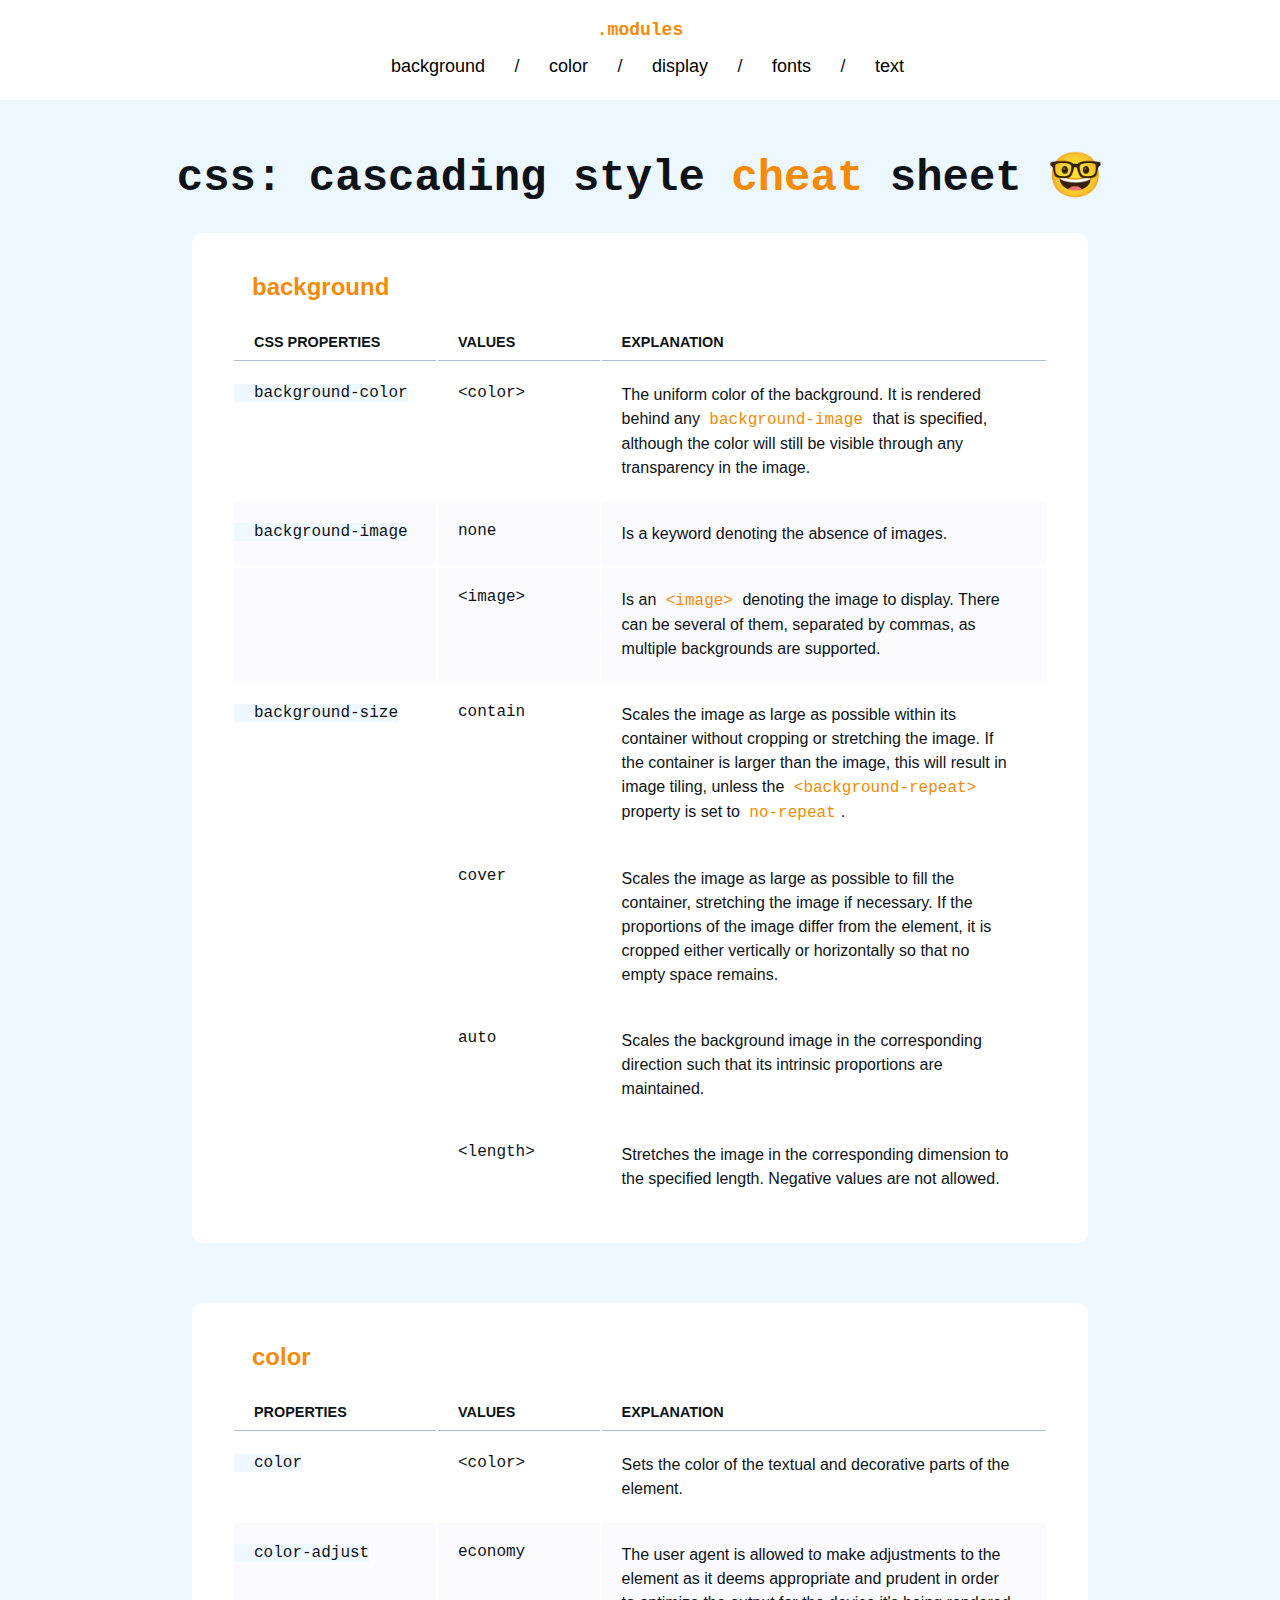
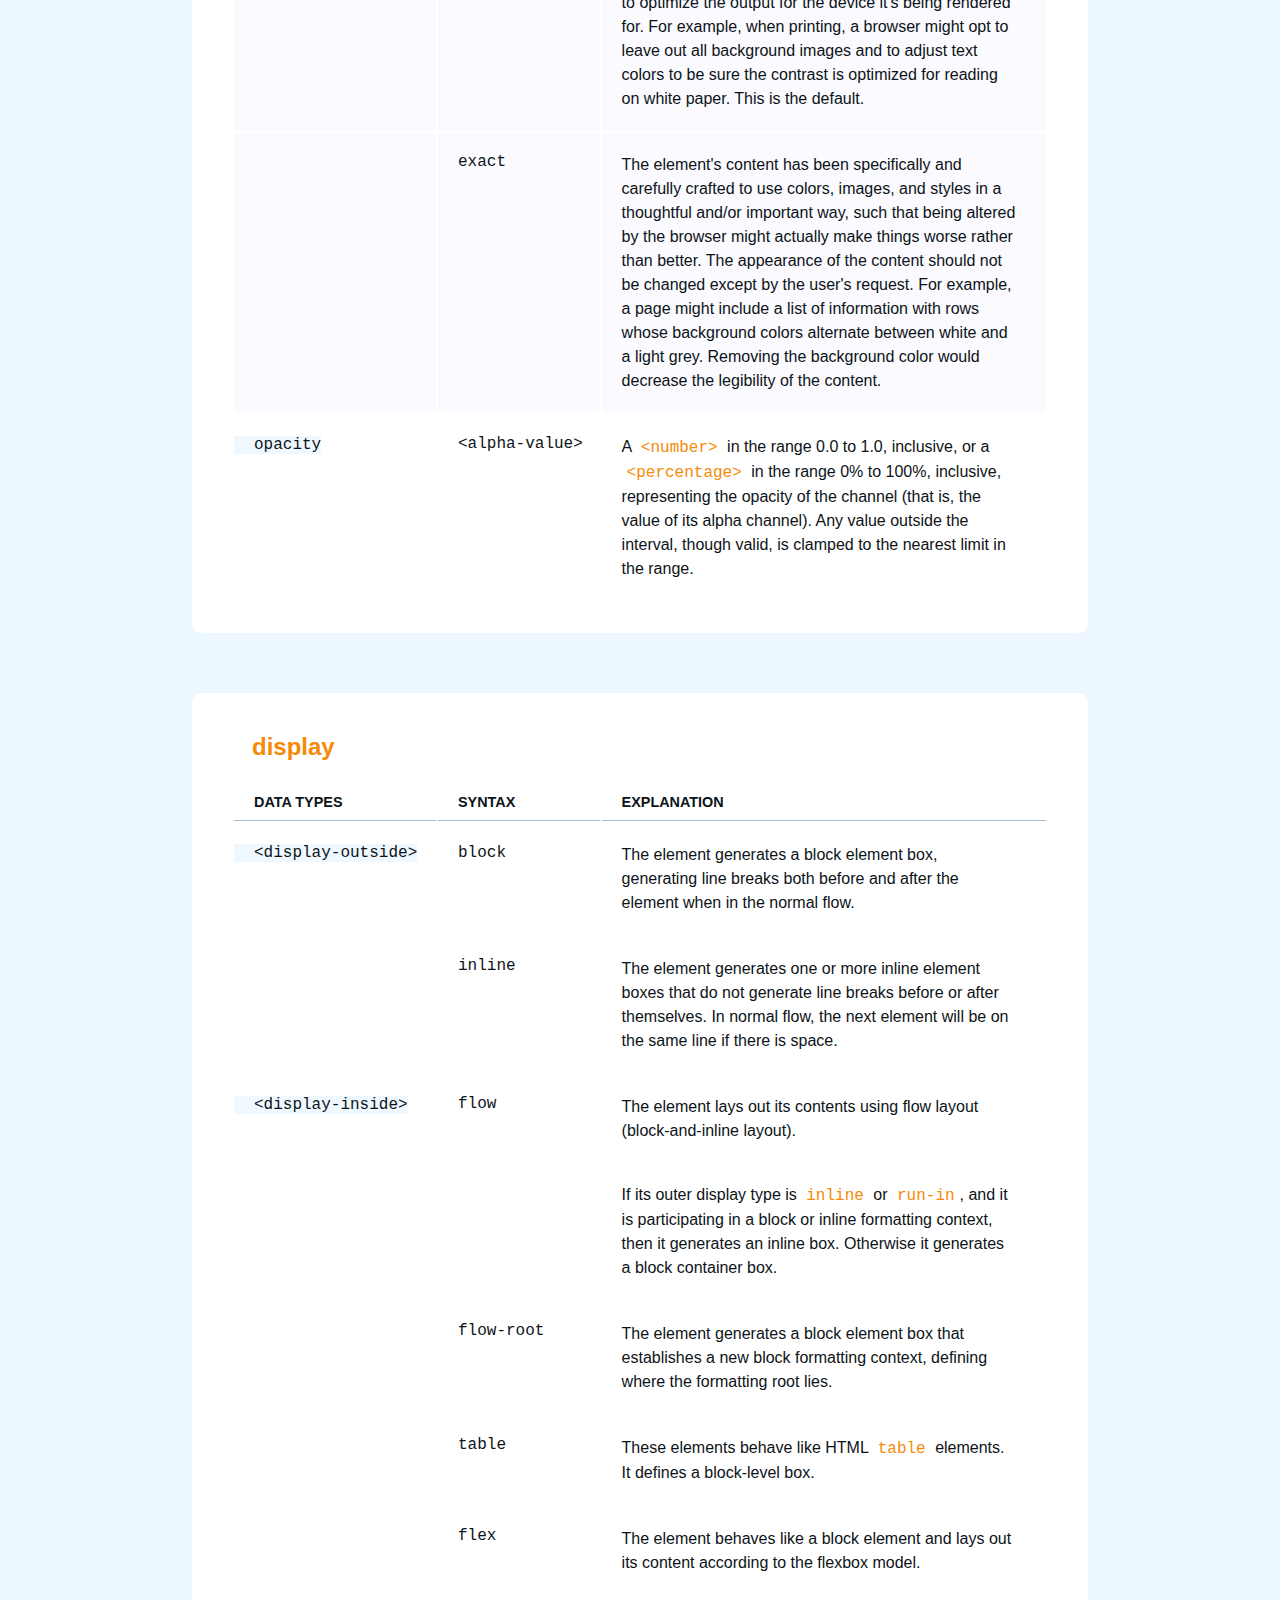
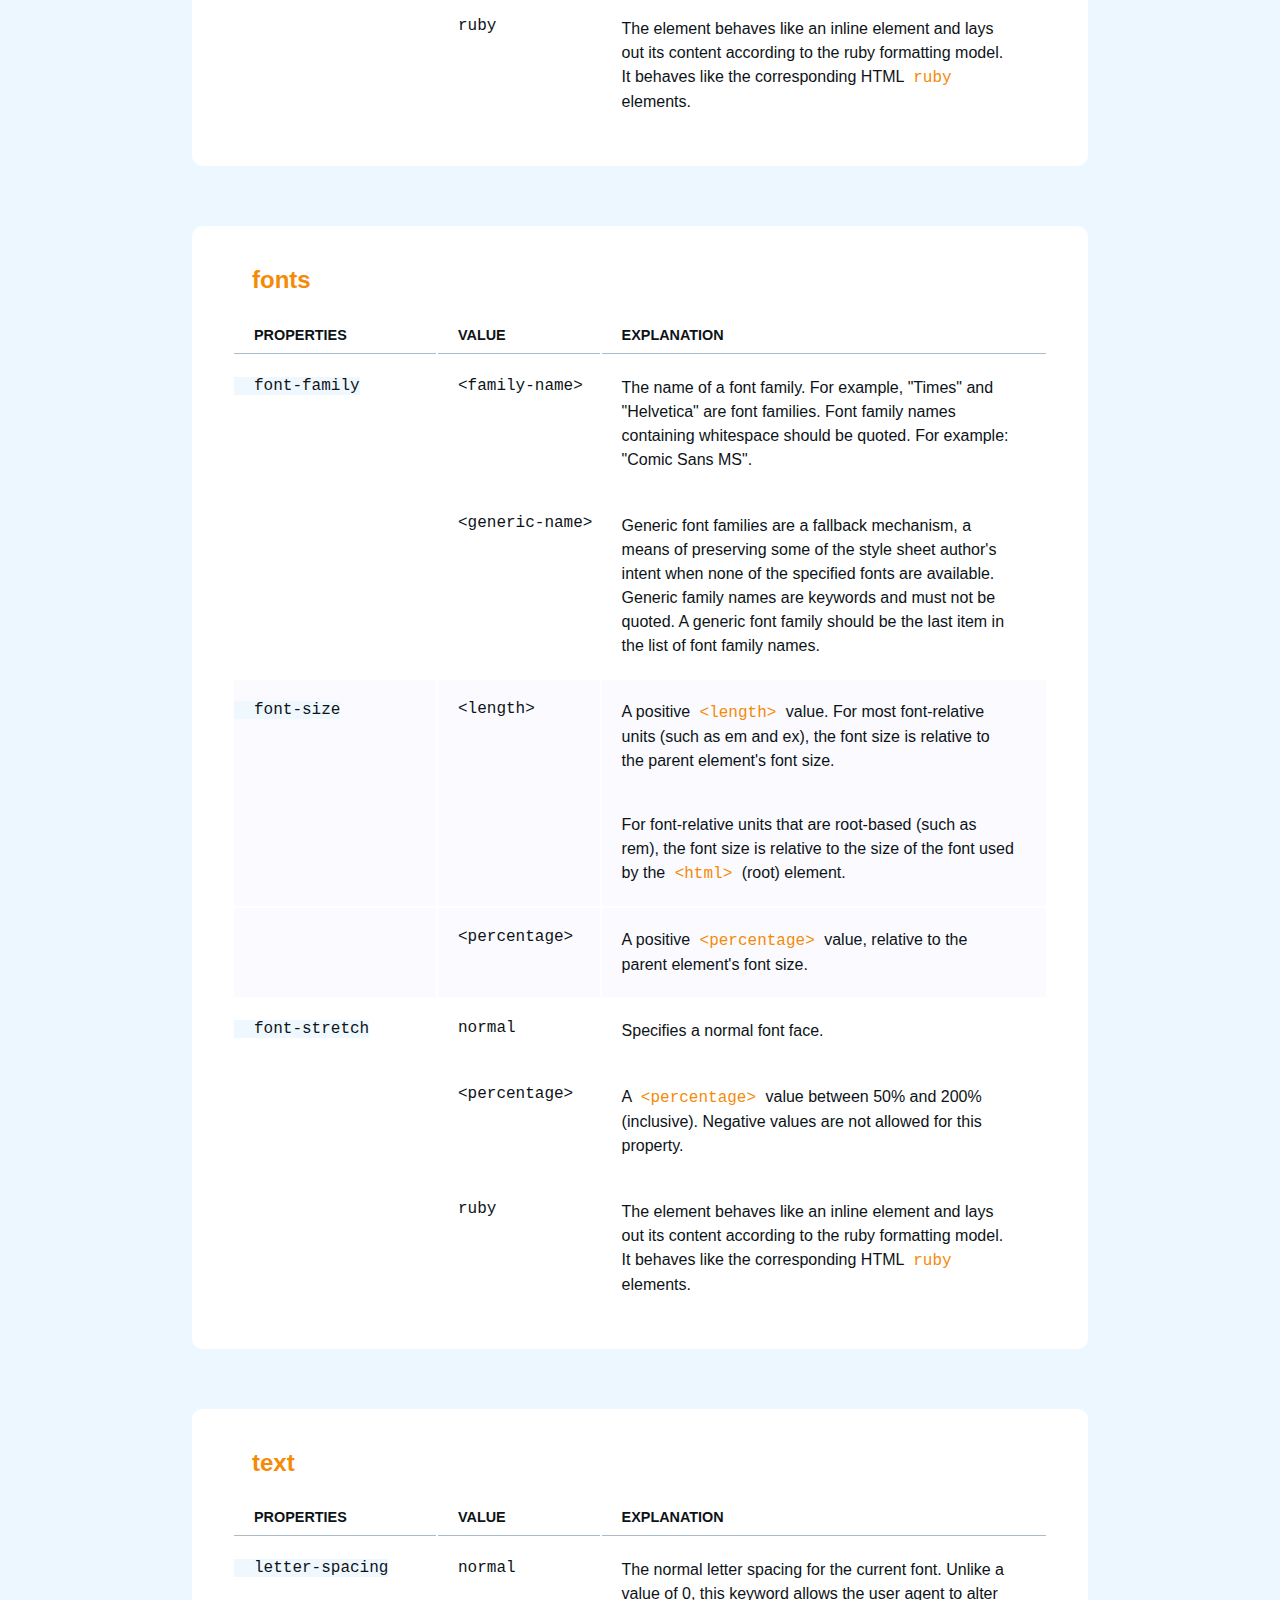
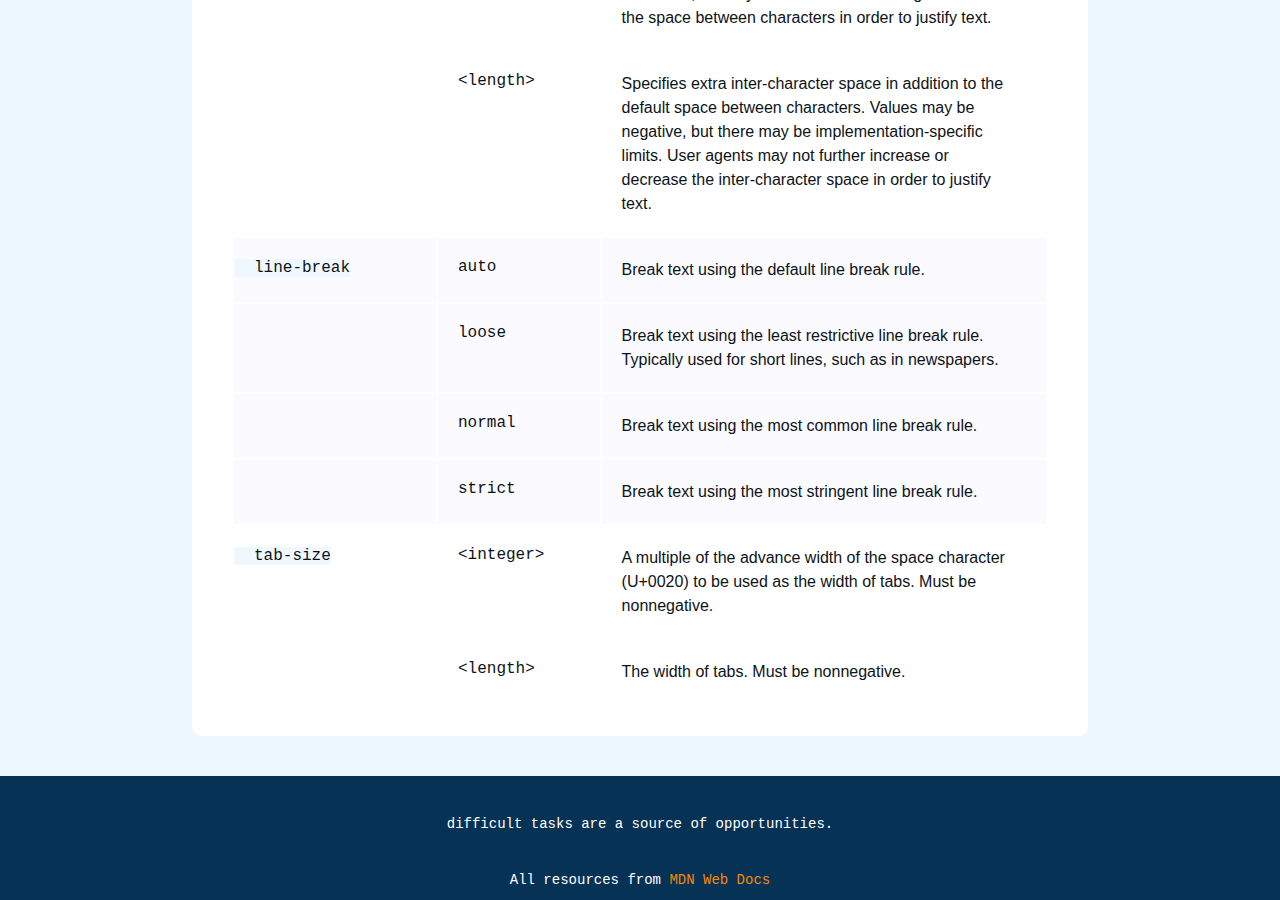
==== cheatsheet/index.html @ 6dbd3ae8 "Initial commit." ====
<!DOCTYPE html>
<html lang="en">
    <head>
        <meta charset="UTF-8"/>
        <title>CSS Cheat Sheet Table</title>

        <link href="style.css" rel="stylesheet">
    </head>

    <body>

        <header class="header">
            <h1 id="modules">.modules</h1>
            <nav id="navigation">
                <ul>
                    <li class="crumb"><a class ="headerMenu" href="#background">background</a></li>
                    <li>/</li>
                    <li class="crumb"><a class ="headerMenu" href="#color">color</a></li>
                    <li>/</li>
                    <li class="crumb"><a class ="headerMenu" href="#display">display</a></li>
                    <li>/</li>
                    <li class="crumb"><a class ="headerMenu" href="#fonts">fonts</a></li>
                    <li>/</li>
                    <li class="crumb"><a class ="headerMenu" href="#text">text</a></li>
                </ul>
            </nav>
        </header>

        <section>
            <h1>css: cascading style <span class="cheat">cheat</span> sheet 🤓</h1>
        </section>

        <main>
            <!--table one-->
            <div id="background">
                <h2>background</h2>

                <table class="table">
                    <!--table's first row-->
                    <thead class="heading">
                    <tr>
                        <th class="one">CSS Properties</th>
                        <th class="two">Values</th>
                        <th class="three">Explanation</th>
                    </tr>
                    </thead>
                    
                    <!--table's second row-->
                    <tbody>
                    <tr>
                        <td>
                            <span class="property">background-color</span>
                        </td>
                        <td>
                            <span class="value">&lt;color&gt;</span>
                        </td>
                        <td class="explanation">
                            <p>The uniform color of the background. It is rendered behind any <span id="property">background-image</span> that is specified, although the color will still be visible through any transparency in the image.</p>
                        </td>
                    </tr>

                    <!--table's third row-->
                    <tr class="rowColor">
                        <td>
                            <span class="property">background-image</span>
                        </td>
                        <td class="value">none</td>
                        <td class="explanation">
                            <p>Is a keyword denoting the absence of images.</p>
                        </td>
                    </tr>
                    
                    <!--table's fourth row-->
                    <tr class="rowColor">
                        <td></td>
                        <td class="value">&lt;image&gt;</td>
                        <td class="explanation">
                            <p>
                                Is an <span id="value">&lt;image&gt;</span> denoting the image to display. There can be several of them, separated by commas, as multiple backgrounds are supported.
                            </p>
                        </td>
                    </tr>

                    <!--table's fifth row-->
                    <tr>
                        <td>
                            <span class="property">background-size</span>
                        </td>
                        <td class="value">contain</td>
                        <td class="explanation">
                            <p>
                                Scales the image as large as possible within its container without cropping or stretching the image. If the container is larger than the image, this will result in image tiling, unless the <span id="value">&lt;background-repeat&gt;</span> property is set to <span id="value">no-repeat</span>. 
                            </p>
                        </td>
                    </tr>

                    <!--table's sixth row-->
                    <tr>
                        <td></td>
                        <td class="value">cover</td>
                        <td class="explanation">
                            <p>
                                Scales the image as large as possible to fill the container, stretching the image if necessary. If the proportions of the image differ from the element, it is cropped either vertically or horizontally so that no empty space remains.    
                            </p>
                        </td>
                    </tr>

                    <!--table's seventh row-->
                    <tr>
                        <td></td>
                        <td class="value">auto</td>
                        <td class="explanation">
                            <p>
                                Scales the background image in the corresponding direction such that its intrinsic proportions are maintained.
                            </p>
                        </td>
                    </tr>

                    <!--table's seventh row-->
                    <tr>
                        <td></td>
                        <td class="value">&lt;length&gt;</td>
                        <td class="explanation">
                            <p>
                                Stretches the image in the corresponding dimension to the specified length. Negative values are not allowed.
                            </p>
                        </td>
                    </tr>
                </tbody> 
                </table>
            </div>

            <!--table two-->
            <div id="color">
                <h2>color</h2>

                <table class="table">
                    <!--table's first row-->
                    <thead class="heading">
                    <tr>
                        <th class="one">Properties</th>
                        <th class="two">Values</th>
                        <th class="three">Explanation</th>
                    </tr>
                    </thead>
                    
                    <!--table's second row-->
                    <tbody>
                    <tr>
                        <td>
                            <span class="property">color</span>
                        </td>
                        <td>
                            <span class="value">&lt;color&gt;</span>
                        </td>
                        <td class="explanation">
                            <p>Sets the color of the textual and decorative parts of the element.</p>
                        </td>
                    </tr>

                    <!--table's third row-->
                    <tr class="rowColor">
                        <td>
                            <span class="property">color-adjust</span>
                        </td>
                        <td class="value">economy</td>
                        <td class="explanation">
                            <p>The user agent is allowed to make adjustments to the element as it deems appropriate and prudent in order to optimize the output for the device it's being rendered for. For example, when printing, a browser might opt to leave out all background images and to adjust text colors to be sure the contrast is optimized for reading on white paper. This is the default.</p>
                        </td>
                    </tr>
                    
                    <!--table's fourth row-->
                    <tr class="rowColor">
                        <td></td>
                        <td class="value">exact</td>
                        <td class="explanation">
                            <p>
                                The element's content has been specifically and carefully crafted to use colors, images, and styles in a thoughtful and/or important way, such that being altered by the browser might actually make things worse rather than better. The appearance of the content should not be changed except by the user's request. For example, a page might include a list of information with rows whose background colors alternate between white and a light grey. Removing the background color would decrease the legibility of the content.
                            </p>
                        </td>
                    </tr>

                    <!--table's fifth row-->
                    <tr>
                        <td>
                            <span class="property">opacity</span>
                        </td>
                        <td class="value">&lt;alpha-value&gt;</td>
                        <td class="explanation">
                            <p>
                                A <span id="value">&lt;number&gt;</span> in the range 0.0 to 1.0, inclusive, or a <span id="value">&lt;percentage&gt;</span> in the range 0% to 100%, inclusive, representing the opacity of the channel (that is, the value of its alpha channel). Any value outside the interval, though valid, is clamped to the nearest limit in the range.
                            </p>
                        </td>
                    </tr>

                </tbody> 
                </table>
            </div>

            <!--table three-->
            <div id="display">
                <h2>display</h2>

                <table class="table">
                    <!--table's first row-->
                    <thead class="heading">
                    <tr>
                        <th class="one">Data Types</th>
                        <th class="two">Syntax</th>
                        <th class="three">Explanation</th>
                    </tr>
                    </thead>
                    
                    <!--table's second row-->
                    <tbody>
                    <tr>
                        <td>
                            <span class="property">&lt;display-outside&gt;</span>
                        </td>
                        <td>
                            <span class="value">block</span>
                        </td>
                        <td class="explanation">
                            <p>The element generates a block element box, generating line breaks both before and after the element when in the normal flow.</p>
                        </td>
                    </tr>

                    <!--table's third row-->
                    <tr>
                        <td></td>
                        <td class="value">inline</td>
                        <td class="explanation">
                            <p>
                                The element generates one or more inline element boxes that do not generate line breaks before or after themselves. In normal flow, the next element will be on the same line if there is space.
                            </p>
                        </td>
                    </tr>
                    
                    <!--table's fourth row-->
                    <tr>
                        <td>
                            <span class="property">&lt;display-inside&gt;</span>
                        </td>
                        <td class="value">flow</td>
                        <td class="explanation">
                            <p>
                                The element lays out its contents using flow layout (block-and-inline layout).                            
                            </p>
                            <p>
                                If its outer display type is <span id="value">inline</span> or <span id="value">run-in</span>, and it is participating in a block or inline formatting context, then it generates an inline box. Otherwise it generates a block container box.
                            </p>
                        </td>
                    </tr>

                    <!--table's fifth row-->
                    <tr>
                        <td></td>
                        <td class="value">flow-root</td>
                        <td class="explanation">
                            <p>
                                The element generates a block element box that establishes a new block formatting context, defining where the formatting root lies.
                            </p>
                        </td>
                    </tr>

                    <!--table's sixth row-->
                    <tr>
                        <td></td>
                        <td class="value">table</td>
                        <td class="explanation">
                            <p>
                                These elements behave like HTML <span id="value">table</span> elements. It defines a block-level box.                            
                            </p>
                        </td>
                    </tr>

                    <!--table's seventh row-->
                    <tr>
                        <td></td>
                        <td class="value">flex</td>
                        <td class="explanation">
                            <p>
                                The element behaves like a block element and lays out its content according to the flexbox model.
                            </p>
                        </td>
                    </tr>

                    <!--table's eighth row-->
                    <tr>
                        <td></td>
                        <td class="value">ruby</td>
                        <td class="explanation">
                            <p>
                                The element behaves like an inline element and lays out its content according to the ruby formatting model. It behaves like the corresponding HTML <span id="value">ruby</span> elements.                            
                            </p>
                        </td>
                    </tr>


                </tbody> 
                </table>
            </div>
            
            <!--table four-->
            <div id="fonts">
                <h2>fonts</h2>

                <table class="table">
                    <!--table's first row-->
                    <thead class="heading">
                    <tr>
                        <th class="one">Properties</th>
                        <th class="two">Value</th>
                        <th class="three">Explanation</th>
                    </tr>
                    </thead>
                    
                    <!--table's second row-->
                    <tbody>
                    <tr>
                        <td>
                            <span class="property">font-family</span>
                        </td>
                        <td>
                            <span class="value">&lt;family-name&gt;</span>
                        </td>
                        <td class="explanation">
                            <p>
                                The name of a font family. For example, "Times" and "Helvetica" are font families. Font family names containing whitespace should be quoted. For example: "Comic Sans MS".
                            </p>                        
                        </td>
                    </tr>

                    <!--table's third row-->
                    <tr>
                        <td></td>
                        <td class="value">&lt;generic-name&gt;</td>
                        <td class="explanation">
                            <p>
                                Generic font families are a fallback mechanism, a means of preserving some of the style sheet author's intent when none of the specified fonts are available. Generic family names are keywords and must not be quoted. A generic font family should be the last item in the list of font family names. 
                            </p>
                        </td>
                    </tr>
                    
                    <!--table's fourth row-->
                    <tr class="rowColor">
                        <td>
                            <span class="property">font-size</span>
                        </td>
                        <td class="value">&lt;length&gt;</td>
                        <td class="explanation">
                            <p>
                                A positive <span id="value">&lt;length&gt;</span> value. For most font-relative units (such as em and ex), the font size is relative to the parent element's font size.                            </p>
                            <p>
                                For font-relative units that are root-based (such as rem), the font size is relative to the size of the font used by the <span id="value">&lt;html&gt;</span> (root) element.                            </p>
                        </td>
                    </tr>

                    <!--table's fifth row-->
                    <tr class="rowColor">
                        <td></td>
                        <td class="value">&lt;percentage&gt;</td>
                        <td class="explanation">
                            <p>
                                A positive <span id="value">&lt;percentage&gt;</span> value, relative to the parent element's font size.                            </p>
                        </td>
                    </tr>

                    <!--table's sixth row-->
                    <tr>
                        <td>
                            <span class="property">font-stretch</span>
                        </td>
                        <td class="value">normal</td>
                        <td class="explanation">
                            <p>
                                Specifies a normal font face.                            
                            </p>
                        </td>
                    </tr>

                    <!--table's seventh row-->
                    <tr>
                        <td></td>
                        <td class="value">&lt;percentage&gt;</td>
                        <td class="explanation">
                            <p>
                                A <span id="value">&lt;percentage&gt;</span> value between 50% and 200% (inclusive). Negative values are not allowed for this property.                           
                            </p>
                        </td>
                    </tr>

                    <!--table's eighth row-->
                    <tr>
                        <td></td>
                        <td class="value">ruby</td>
                        <td class="explanation">
                            <p>
                                The element behaves like an inline element and lays out its content according to the ruby formatting model. It behaves like the corresponding HTML <span id="value">ruby</span> elements.                            
                            </p>
                        </td>
                    </tr>


                </tbody> 
                </table>
            </div>

            <!--table five-->
            <div id="text">
                <h2>text</h2>

                <table class="table">
                    <!--table's first row-->
                    <thead class="heading">
                    <tr>
                        <th class="one">Properties</th>
                        <th class="two">Value</th>
                        <th class="three">Explanation</th>
                    </tr>
                    </thead>
                    
                    <!--table's second row-->
                    <tbody>
                    <tr>
                        <td>
                            <span class="property">letter-spacing</span>
                        </td>
                        <td>
                            <span class="value">normal</span>
                        </td>
                        <td class="explanation">
                            <p>
                                The normal letter spacing for the current font. Unlike a value of 0, this keyword allows the user agent to alter the space between characters in order to justify text.                            
                            </p>                        
                        </td>
                    </tr>

                    <!--table's third row-->
                    <tr >
                        <td></td>
                        <td class="value">&lt;length&gt;</td>
                        <td class="explanation">
                            <p>
                                Specifies extra inter-character space in addition to the default space between characters. Values may be negative, but there may be implementation-specific limits. User agents may not further increase or decrease the inter-character space in order to justify text.
                            </p>
                        </td>
                    </tr>
                    
                    <!--table's fourth row-->
                    <tr class="rowColor">
                        <td>
                            <span class="property">line-break</span>
                        </td>
                        <td class="value">auto</td>
                        <td class="explanation">
                            <p>
                                Break text using the default line break rule.
                            </p>
                        </td>
                    </tr>

                    <!--table's fifth row-->
                    <tr class="rowColor">
                        <td></td>
                        <td class="value">loose</td>
                        <td class="explanation">
                            <p>
                                Break text using the least restrictive line break rule. Typically used for short lines, such as in newspapers.
                            </p>
                        </td>
                    </tr>

                    <!--table's sixth row-->
                    <tr class="rowColor">
                        <td></td>
                        <td class="value">normal</td>
                        <td class="explanation">
                            <p>
                                Break text using the most common line break rule.                          
                            </p>
                        </td>
                    </tr>

                    <!--table's seventh row-->
                    <tr class="rowColor">
                        <td></td>
                        <td class="value">strict</td>
                        <td class="explanation">
                            <p>
                                Break text using the most stringent line break rule.
                            </p>
                        </td>
                    </tr>

                    <!--table's eighth row-->
                    <tr>
                        <td>
                            <span class="property">tab-size</span>
                        </td>
                        <td class="value">&lt;integer&gt;</td>
                        <td class="explanation">
                            <p>
                                A multiple of the advance width of the space character (U+0020) to be used as the width of tabs. Must be nonnegative.
                            </p>
                        </td>
                    </tr>

                    <!--table's nineth row-->
                    <tr>
                        <td></td>
                        <td class="value">&lt;length&gt;</td>
                        <td class="explanation">
                            <p>
                                The width of tabs. Must be nonnegative.                            
                            </p>
                        </td>
                    </tr>

                </tbody> 
                </table>
            </div>
        </main>

        <footer class="footer">
            <p><il>difficult tasks are a source of opportunities.</il></p>
            <p>All resources from <a class="footerLink"href="https://developer.mozilla.org/en-US/">MDN Web Docs</a></p>
        </footer>
    </body>


</html>
---- cheatsheet/style.css ----
body, footer {
    background-color: #EDF7FF;
    color: #0D1317;
    position: relative;
    max-width: auto;
    max-height: 100%;
    margin: 0 auto;
    box-sizing: border-box;
    font-family: 'Gill Sans', 'Gill Sans MT', Calibri, 'Trebuchet MS', sans-serif;
}

.header {
    background-color: white;
    width: auto;
    margin: 0 auto;
    height: 100px;
}

#modules {
    font-size: 18px;
    font-weight: bold;
    padding-top: 20px;
    text-align: center;
    color: #F58A07;
    margin-top: 0;
}

ul {
    text-align: center;
}

li {
    display: inline;
    vertical-align: top;
    margin-right: 25px;
    font-size: 18px;
}

.crumb:hover {
    color:#F58A07;
}

section {
    margin: 0 auto;
    text-align: center;
    padding-top: 20px;
}

h1 {
    font-size: 44px;
    font-family: monospace;
}

.cheat {
    color: #F58A07;
}

.headerMenu {
    color:black;
    text-decoration: none;
}

.headerMenu:hover {
    color: #F58A07;
}

#background, #color, #display, #fonts, #text {
    background-color: white;
    width: 70%;
    margin: 20px auto;
    height: auto;
    border-radius: 10px;
}
#color, #display, #fonts, #text {
    margin-top: 60px;
}

h2 {
    padding: 40px 60px 10px;
    color: #F58A07;
    font-size: 24px;
}

.table {
    width: auto;
    height: auto;
    margin: 0 40px;
    background-color: white;
    padding-bottom: 30px;
    vertical-align: top;
}

.heading th {
    text-transform: uppercase;
    text-align: left;
    font-size: 90%;
    border-bottom: 1px solid #A8BCCC;
    padding-bottom: 10px;
    padding-left: 20px;
    white-space: nowrap;
}

.rowColor {
    background-color: rgba(248, 248, 255, 0.7);
}

.property {
    background-color: #f0f8ff;
}

#property, #value {
    font-family: monospace;
    padding: 0 5px;
    color: #F58A07;
}

.property, .value {
    font-family: monospace;
    padding-left: 20px;
    white-space: nowrap;
    
}

.one {
    width: 25%;
}

.two {
    width: 20%;
}

td {
    font-size: 16px;
    vertical-align: top;
    padding: 20px 0;
}
 
p {
    vertical-align: top;
    margin: 0;
    padding: 20px 0;
}

.explanation {
    line-height: 1.5em;
    padding: 0 30px 0 20px;

}

.footer {
    width: auto;
    height: 140px;
    background-color: #063255;
    margin-top: 40px;
    text-align: center;
    color: white;
    font-family: monospace;
    font-size: 14px;
    padding-top: 20px;
}

.footerLink {
    color: #F58A07;
    text-decoration: none;
}
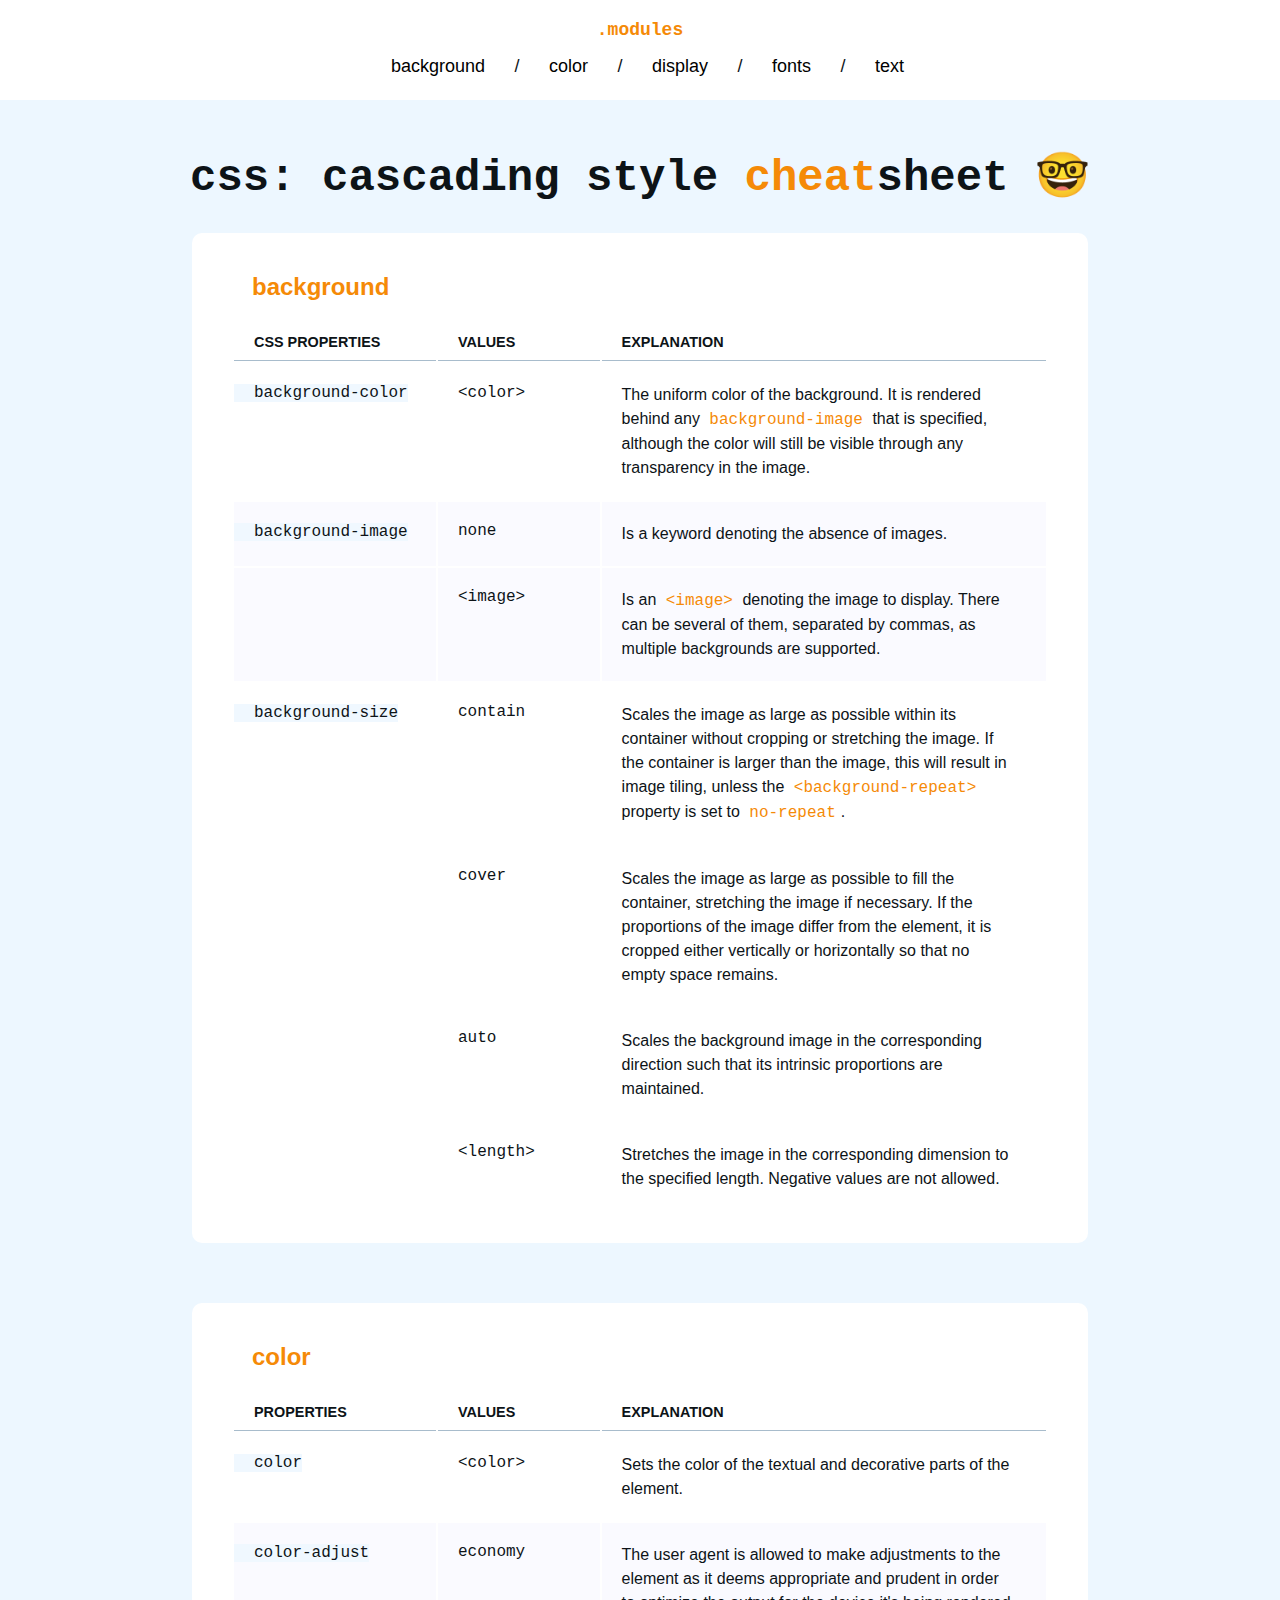
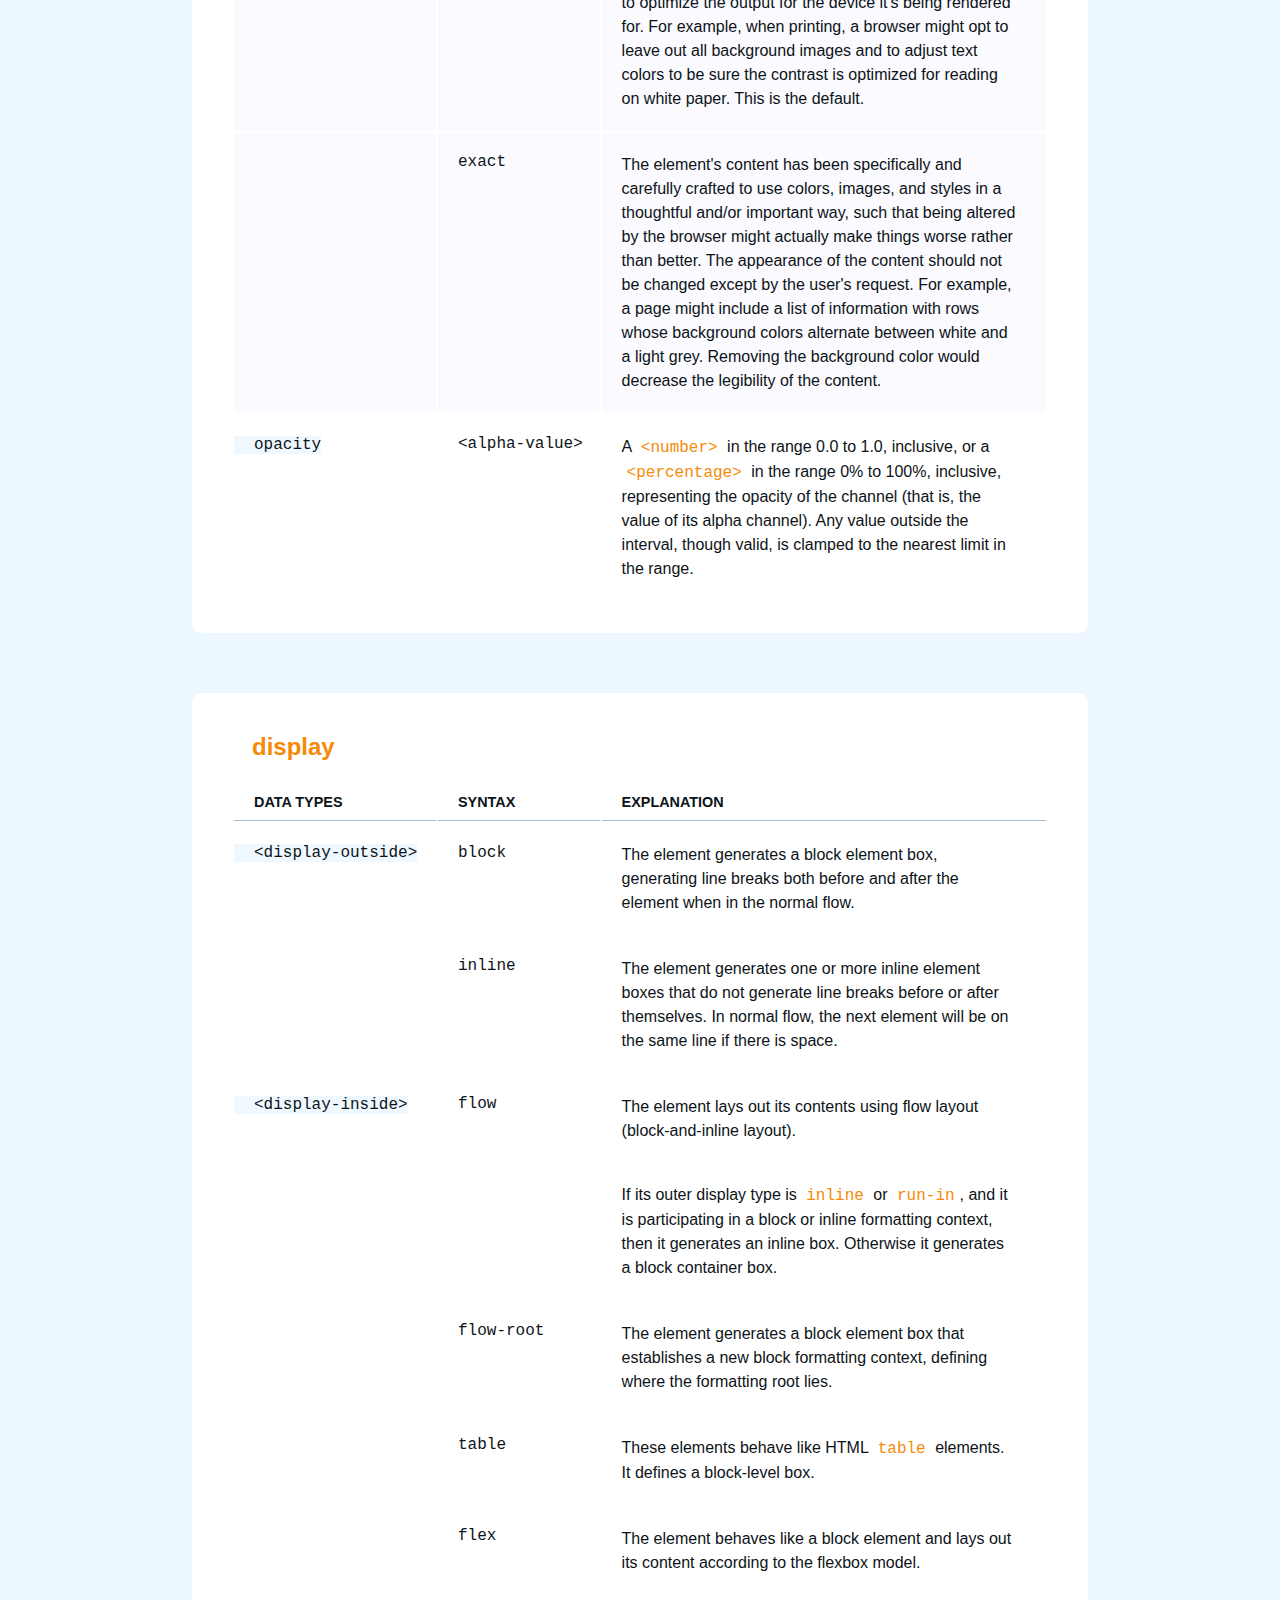
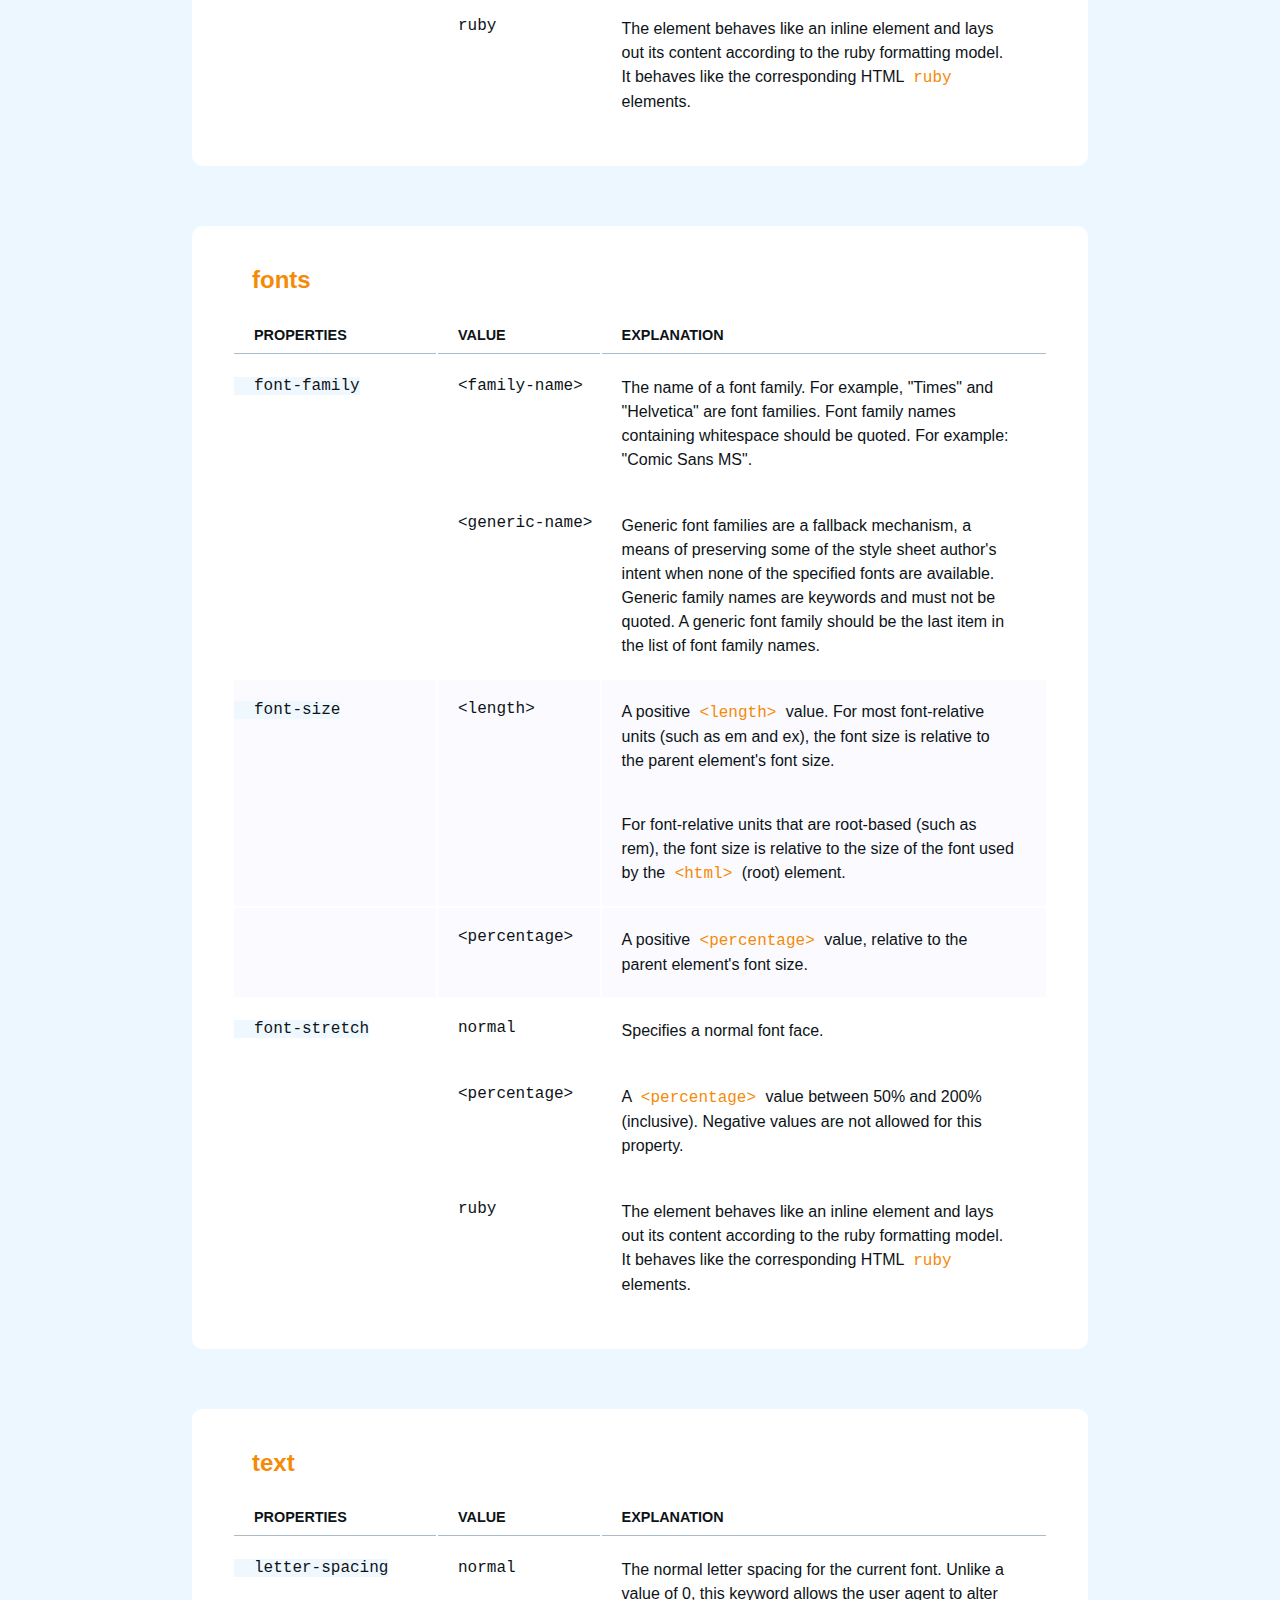
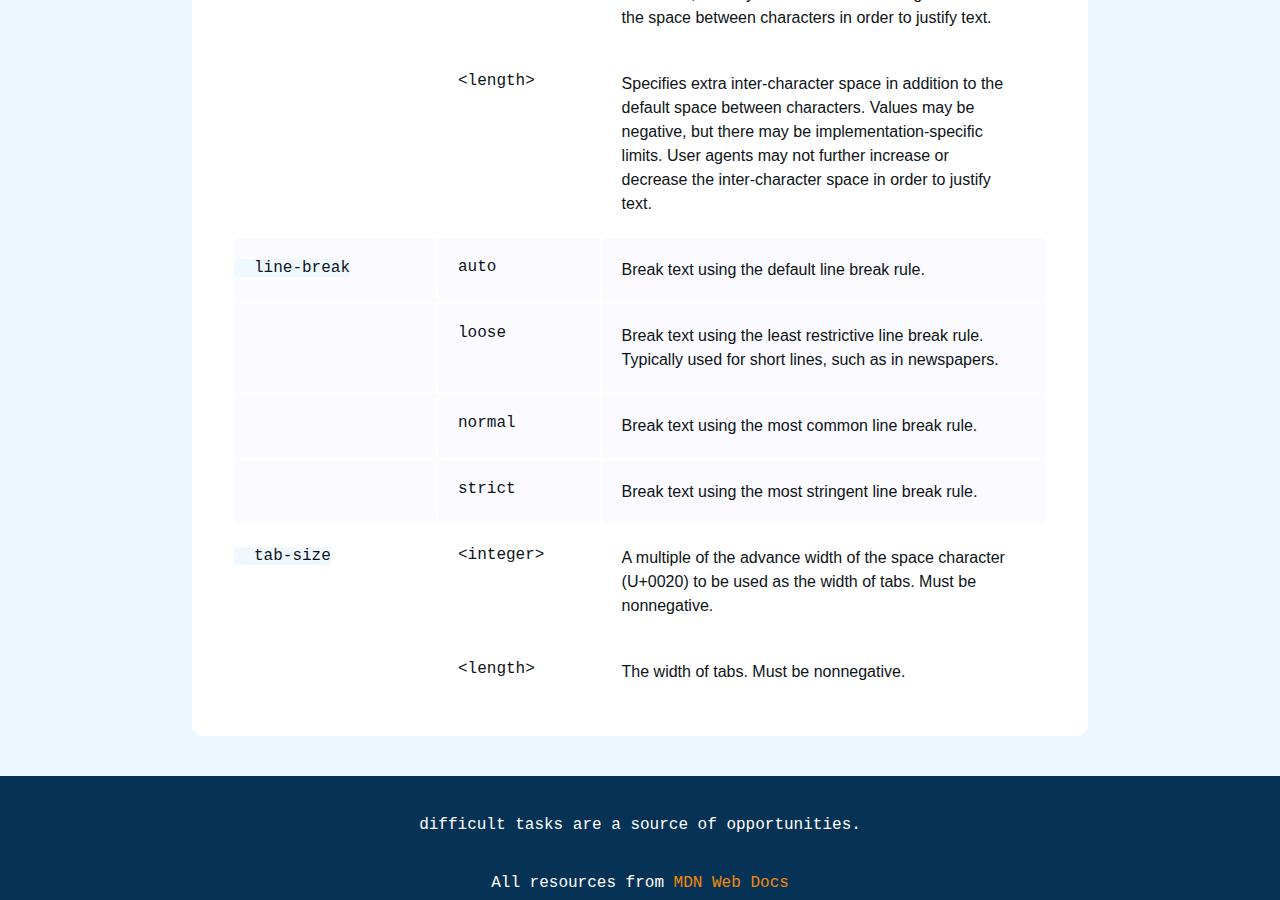
==== commit 71743a4d: "Minor improvements" ====
--- a/cheatsheet/index.html
+++ b/cheatsheet/index.html
@@ -8,7 +8,6 @@
     </head>
 
     <body>
-
         <header class="header">
             <h1 id="modules">.modules</h1>
             <nav id="navigation">
@@ -27,7 +26,7 @@
         </header>
 
         <section>
-            <h1>css: cascading style <span class="cheat">cheat</span> sheet 🤓</h1>
+            <h1>css: cascading style <span class="cheat">cheat</span>sheet 🤓</h1>
         </section>
 
         <main>
--- a/cheatsheet/style.css
+++ b/cheatsheet/style.css
@@ -132,15 +132,16 @@
 }
 
 td {
-    font-size: 16px;
     vertical-align: top;
     padding: 20px 0;
+    font-size: 16px;
 }
  
 p {
     vertical-align: top;
     margin: 0;
     padding: 20px 0;
+    font-size: 16px;
 }
 
 .explanation {
